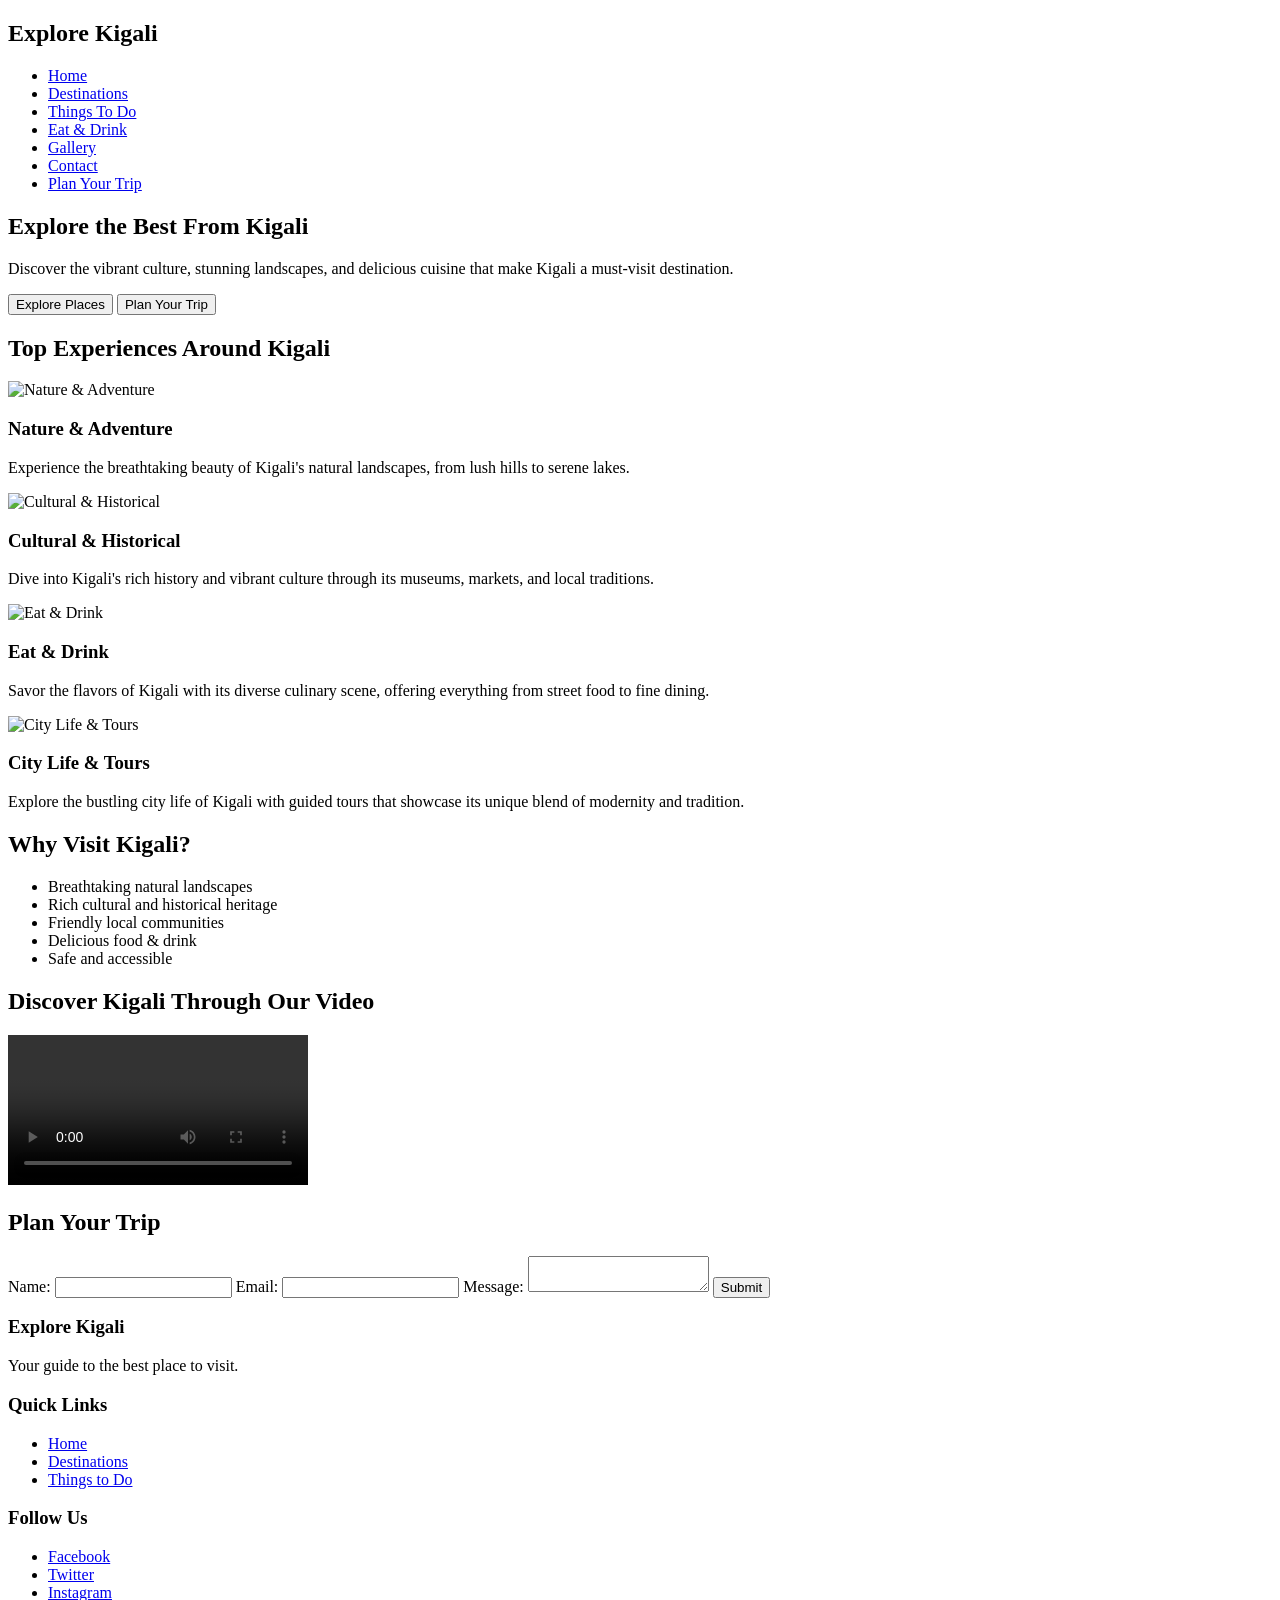
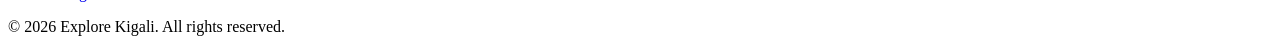
==== index.html @ d48f9717 "Structure Index.html" ====
<!DOCTYPE html>
<html lang="en">
<head>
    <meta charset="UTF-8">
    <meta name="viewport" content="width=device-width, initial-scale=1.0">
    <title>Explore Kigali</title>
</head>
<body>
    <header>
        <nav>
            <div>
                <h1>Explore Kigali</h1>
            </div>
            <ul>
                <li><a href="index.html">Home</a></li>
                <li><a href="destinations.html">Destinations</a></li>
                <li><a href="things.html">Things To Do</a></li>
                <li><a href="food.html">Eat & Drink</a></li>
                <li><a href="gallery.html">Gallery</a></li>
                <li><a href="contact.html">Contact</a></li>
                <li><a href="planyourtrip.html">Plan Your Trip</a></li>
            </ul>
        </nav>
        <section>
            <div>
                <h1>Explore the Best From Kigali</h1>
                <p>
                    Discover the vibrant culture, stunning landscapes,
                    and delicious cuisine that make Kigali a must-visit destination.
                </p>
                <a href="destinations.html"><button type="button">Explore Places</button></a>
                <a href="planyourtrip.html"><button type="button">Plan Your Trip</button></a>
            </div>
        </section>
    </header>
        <section class="feature">
            <h2>Top Experiences Around Kigali</h2>
            <div class="cards">
                <div class="card">
                    <img src="" alt="Nature & Adventure">
                    <h3>Nature & Adventure</h3>
                    <p>Experience the breathtaking beauty of Kigali's natural landscapes, from lush hills to serene lakes.</p>
                </div>
                <div class="card">
                    <img src="" alt="Cultural & Historical">
                    <h3>Cultural & Historical</h3>
                    <p>Dive into Kigali's rich history and vibrant culture through its museums, markets, and local traditions.</p>
                </div>
                <div class="card">
                    <img src="" alt="Eat & Drink">
                    <h3>Eat & Drink</h3>
                    <p>Savor the flavors of Kigali with its diverse culinary scene, offering everything from street food to fine dining.</p>
                </div>
                <div class="card">
                    <img src="" alt="City Life & Tours">
                    <h3>City Life & Tours</h3>
                    <p>Explore the bustling city life of Kigali with guided tours that showcase its unique blend of modernity and tradition.</p>
                </div>
            </div>
        </section>
        <section>
            <div>
                <h2>Why Visit Kigali?</h2>
                <ul>
                    <li>Breathtaking natural landscapes</li>
                    <li>Rich cultural and historical heritage</li>
                    <li>Friendly local communities</li>
                    <li>Delicious food & drink</li>
                    <li>Safe and accessible</li>
                </ul>
            </div>
            <div class="video">
                <h2>Discover Kigali Through Our Video</h2>
                <video controls>
                    <source src="kigali.mp4" type="video/mp4">
                </video>
            </div>
            <div class="form">
                <h2>Plan Your Trip</h2>
                <form>
                    <label for="name">Name:</label>
                    <input type="text" id="name" name="name" required>
                    <label for="email">Email:</label>
                    <input type="email" id="email" name="email" required>
                    <label for="message">Message:</label>
                    <textarea id="message" name="message" required></textarea>
                    <button type="submit">Submit</button>
                </form>
            </div>
        </section>
        <footer>
            <div class="footer">
                <div>
                    <h3>Explore Kigali</h3>
                    <p>Your guide to the best place to visit.</p>
                </div>
                <div>
                    <h3>Quick Links</h3>
                    <ul>
                        <li><a href="home.html">Home</a></li>
                        <li><a href="destinations.html">Destinations</a></li>
                        <li><a href="things.html">Things to Do</a></li>
                    </ul>
                </div>
                <div>
                    <h3>Follow Us</h3>
                    <ul>
                        <li><a href="https://facebook.com">Facebook</a></li>
                        <li><a href="https://twitter.com">Twitter</a></li>
                        <li><a href="https://instagram.com">Instagram</a></li>
                    </ul>
                </div>
            </div>
            <p>&copy; 2026 Explore Kigali. All rights reserved.</p>
        </footer>
    </body>
</html>
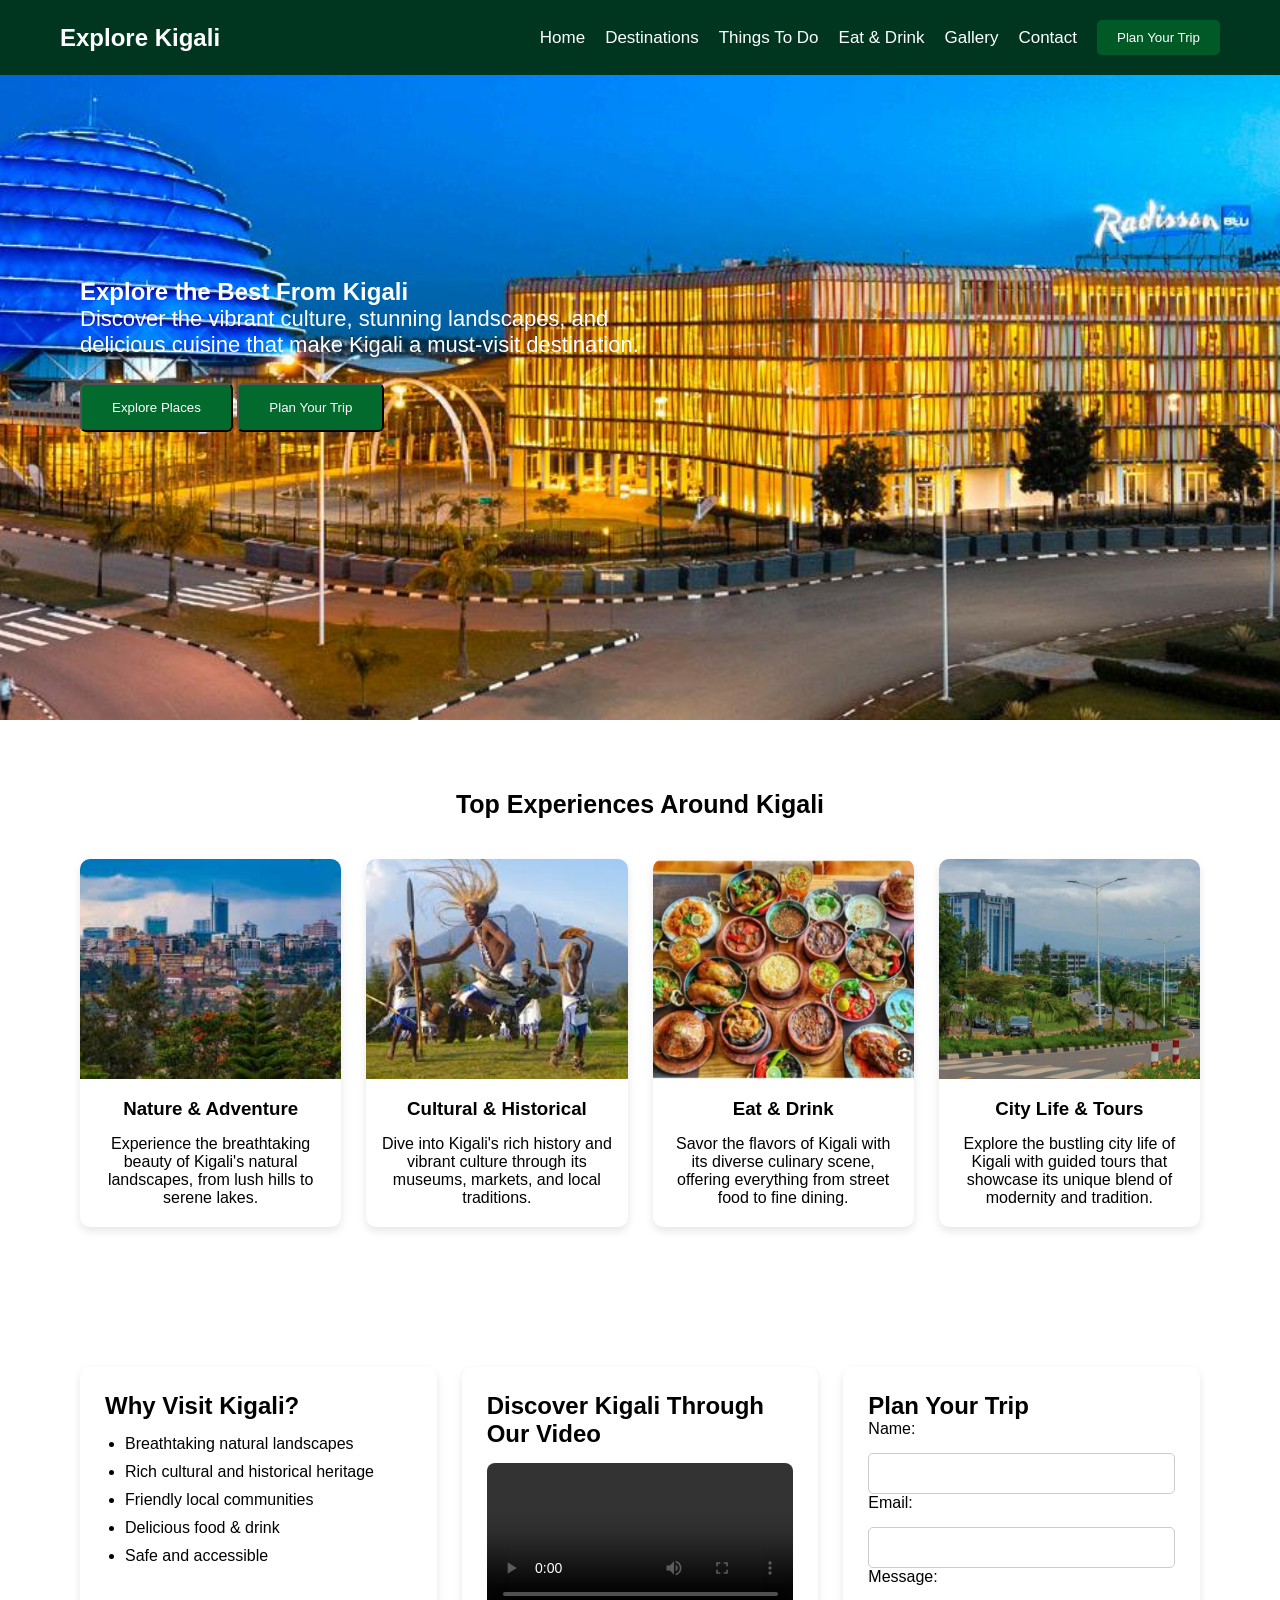
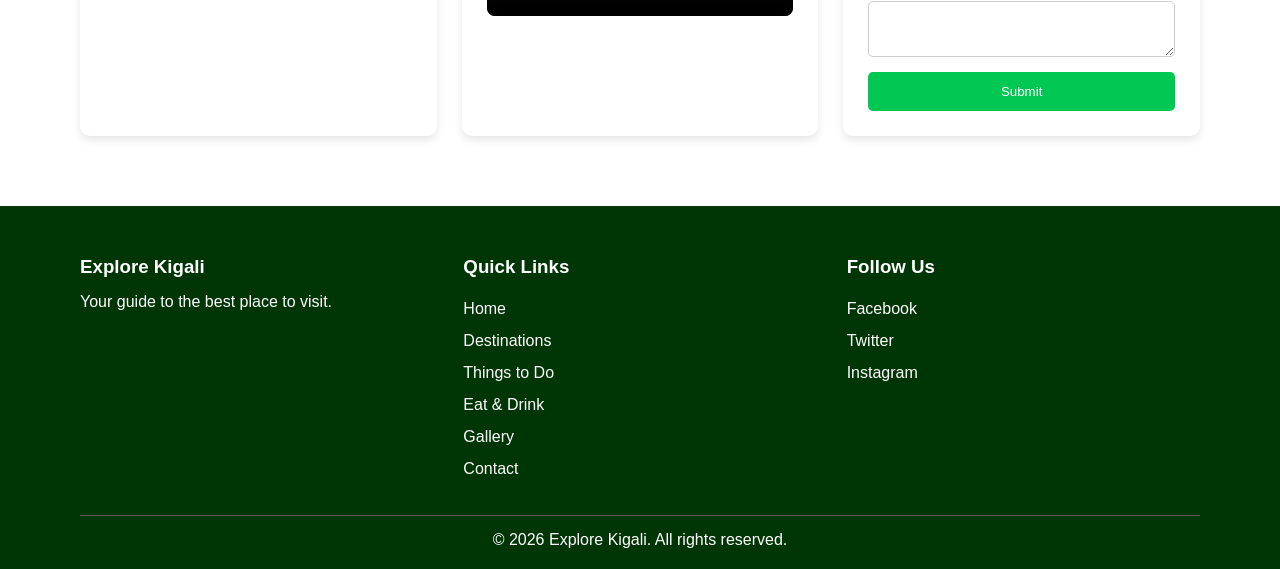
==== commit 46218a9f: "Add CSS to style Home and Images, Video" ====
--- a/index.html
+++ b/index.html
@@ -4,25 +4,26 @@
     <meta charset="UTF-8">
     <meta name="viewport" content="width=device-width, initial-scale=1.0">
     <title>Explore Kigali</title>
+    <link rel="stylesheet" href="style.css">
 </head>
 <body>
     <header>
-        <nav>
-            <div>
+        <nav class="navbar">
+            <div class="logo">
                 <h1>Explore Kigali</h1>
             </div>
-            <ul>
+            <ul class="nav-links">
                 <li><a href="index.html">Home</a></li>
                 <li><a href="destinations.html">Destinations</a></li>
                 <li><a href="things.html">Things To Do</a></li>
                 <li><a href="food.html">Eat & Drink</a></li>
                 <li><a href="gallery.html">Gallery</a></li>
                 <li><a href="contact.html">Contact</a></li>
-                <li><a href="planyourtrip.html">Plan Your Trip</a></li>
+                <button type="button">Plan Your Trip</button>
             </ul>
         </nav>
-        <section>
-            <div>
+        <section class="hero">
+            <div class="hero-text">
                 <h1>Explore the Best From Kigali</h1>
                 <p>
                     Discover the vibrant culture, stunning landscapes,
@@ -37,29 +38,29 @@
             <h2>Top Experiences Around Kigali</h2>
             <div class="cards">
                 <div class="card">
-                    <img src="" alt="Nature & Adventure">
+                    <img src="nature.jpg" alt="Nature & Adventure">
                     <h3>Nature & Adventure</h3>
                     <p>Experience the breathtaking beauty of Kigali's natural landscapes, from lush hills to serene lakes.</p>
                 </div>
                 <div class="card">
-                    <img src="" alt="Cultural & Historical">
+                    <img src="culture.jpg" alt="Cultural & Historical">
                     <h3>Cultural & Historical</h3>
                     <p>Dive into Kigali's rich history and vibrant culture through its museums, markets, and local traditions.</p>
                 </div>
                 <div class="card">
-                    <img src="" alt="Eat & Drink">
+                    <img src="food.jpg" alt="Eat & Drink">
                     <h3>Eat & Drink</h3>
                     <p>Savor the flavors of Kigali with its diverse culinary scene, offering everything from street food to fine dining.</p>
                 </div>
                 <div class="card">
-                    <img src="" alt="City Life & Tours">
+                    <img src="tour.jpg" alt="City Life & Tours">
                     <h3>City Life & Tours</h3>
                     <p>Explore the bustling city life of Kigali with guided tours that showcase its unique blend of modernity and tradition.</p>
                 </div>
             </div>
         </section>
-        <section>
-            <div>
+        <section class="info">
+            <div class="visit">
                 <h2>Why Visit Kigali?</h2>
                 <ul>
                     <li>Breathtaking natural landscapes</li>
@@ -72,7 +73,7 @@
             <div class="video">
                 <h2>Discover Kigali Through Our Video</h2>
                 <video controls>
-                    <source src="kigali.mp4" type="video/mp4">
+                    <source src="Visit Rwanda.mp4" type="video/mp4">
                 </video>
             </div>
             <div class="form">
@@ -94,15 +95,18 @@
                     <h3>Explore Kigali</h3>
                     <p>Your guide to the best place to visit.</p>
                 </div>
-                <div>
+                <div class="links">
                     <h3>Quick Links</h3>
                     <ul>
                         <li><a href="home.html">Home</a></li>
                         <li><a href="destinations.html">Destinations</a></li>
                         <li><a href="things.html">Things to Do</a></li>
+                        <li><a href="food.html">Eat & Drink</a></li>
+                        <li><a href="gallery.html">Gallery</a></li>
+                        <li><a href="contact.html">Contact</a></li>
                     </ul>
                 </div>
-                <div>
+                <div class="social">
                     <h3>Follow Us</h3>
                     <ul>
                         <li><a href="https://facebook.com">Facebook</a></li>
@@ -111,7 +115,7 @@
                     </ul>
                 </div>
             </div>
-            <p>&copy; 2026 Explore Kigali. All rights reserved.</p>
+            <p class="copyright">&copy; 2026 Explore Kigali. All rights reserved.</p>
         </footer>
     </body>
 </html>
--- a/style.css
+++ b/style.css
@@ -0,0 +1,259 @@
+*{
+    max-width: 100%;
+    margin: 0;
+    padding: 0;
+    box-sizing: border-box;
+    font-family: Arial, Helvetica, sans-serif;
+}
+header{
+    background-image: url(background.jpg) ;
+    background-size: cover;
+    background-position: center;
+}
+.navbar {
+    display: flex;
+    justify-content: space-between;
+    align-items: center;
+    background: #003620;
+    padding: 20px 60px;
+    position: fixed;
+    width: 100%;
+    top: 0;
+}
+
+.logo h1 {
+    color: white;
+}
+
+.nav-links {
+    list-style: none;
+    display: flex;
+    align-items: center;
+    gap: 20px;
+}
+
+.nav-links li a {
+    text-decoration: none;
+    color: white;
+    font-size: 17px;
+}
+
+.nav-links li a:hover {
+    color: #00c853;
+}
+
+.nav-links button {
+    background: #005a26;
+    color: white;
+    border: none;
+    padding: 10px 20px;
+    border-radius: 5px;
+    cursor: pointer;
+}
+
+.nav-links button:hover {
+    background: #009624;
+}
+.hero {
+    display: flex;
+    align-items: center;
+    padding: 0 80px;
+    height: 80vh;
+}
+.hero-text {
+    max-width: 600px;
+    color: white;
+}
+.hero-text h2 {
+    font-size: 60px;
+    margin-bottom: 20px;
+}
+
+.hero-text p {
+    font-size: 22px;
+    margin-bottom: 25px;
+}
+.hero-text button {
+    background: #026a2d;
+    color: white;
+    padding: 15px 30px;
+    text-decoration: none;
+    border-radius: 6px;
+    transition: 0.3s;
+    margin-bottom: 10px;
+}
+.hero-text button:hover {
+    background: #009624;
+}
+.feature {
+    padding: 70px 80px;
+    text-align: center;
+}
+
+.feature h2 {
+    font-size: 25px;
+    margin-bottom: 40px;
+}
+
+.cards {
+    display: grid;
+    grid-template-columns: repeat(4, 1fr);
+    gap: 25px;
+}
+
+.card {
+    background: white;
+    border-radius: 10px;
+    box-shadow: 0 4px 8px rgba(0,0,0,0.1);
+    overflow: hidden;
+    transition: 0.3s;
+}
+
+.card:hover {
+    transform: translateY(-8px);
+}
+
+.card img {
+    width: 100%;
+    height: 220px;
+    object-fit: cover;
+}
+
+.card h3 {
+    margin: 15px 0;
+}
+
+.card p {
+    padding: 0 15px 20px;
+}
+
+.info {
+    display: grid;
+    grid-template-columns: repeat(3, 1fr);
+    gap: 25px;
+    padding: 70px 80px;
+}
+
+.visit,
+.video,
+.form {
+    background: white;
+    padding: 25px;
+    border-radius: 10px;
+    box-shadow: 0 4px 8px rgba(0,0,0,0.1);
+}
+
+.visit ul {
+    margin-top: 15px;
+    padding-left: 20px;
+}
+
+.visit ul li {
+    margin-bottom: 10px;
+}
+
+.video video {
+    width: 100%;
+    margin-top: 15px;
+    border-radius: 8px;
+}
+
+.form form {
+    display: flex;
+    flex-direction: column;
+}
+
+.form input,
+.form textarea {
+    margin-top: 15px;
+    padding: 12px;
+    border: 1px solid #ccc;
+    border-radius: 5px;
+}
+
+.form button {
+    margin-top: 15px;
+    padding: 12px;
+    border: none;
+    background: #00c853;
+    color: white;
+    border-radius: 5px;
+    cursor: pointer;
+}
+
+.form button:hover {
+    background: #009624;
+}
+
+footer {
+    background: #003605;
+    color: white;
+    padding: 50px 80px 20px;
+}
+
+.footer {
+    display: grid;
+    grid-template-columns: repeat(3, 1fr);
+    gap: 30px;
+}
+
+.footer h3 {
+    margin-bottom: 15px;
+}
+
+.footer a {
+    color: white;
+    text-decoration: none;
+    line-height: 2;
+}
+
+.footer a:hover {
+    color: #00c853;
+}
+
+.copyright {
+    text-align: center;
+    margin-top: 30px;
+    border-top: 1px solid #555;
+    padding-top: 15px;
+}
+
+@media(max-width: 992px) {
+    .cards,
+    .info-section,
+    .footer {
+        grid-template-columns: 1fr 1fr;
+    }
+}
+
+@media(max-width: 768px) {
+    .navbar {
+        flex-direction: column;
+    }
+
+    .nav-links {
+        flex-direction: column;
+        margin-top: 15px;
+        text-align: center;
+    }
+
+    .cards,
+    .info,
+    .footer {
+        grid-template-columns: 1fr;
+    }
+
+    .hero-text h2 {
+        font-size: 40px;
+    }
+}
+.social ul {
+    gap: 15px;
+    margin-top: 10px;
+    list-style: none;
+}
+.links ul {
+    gap: 15px;
+    margin-top: 10px;
+    list-style: none;
+}
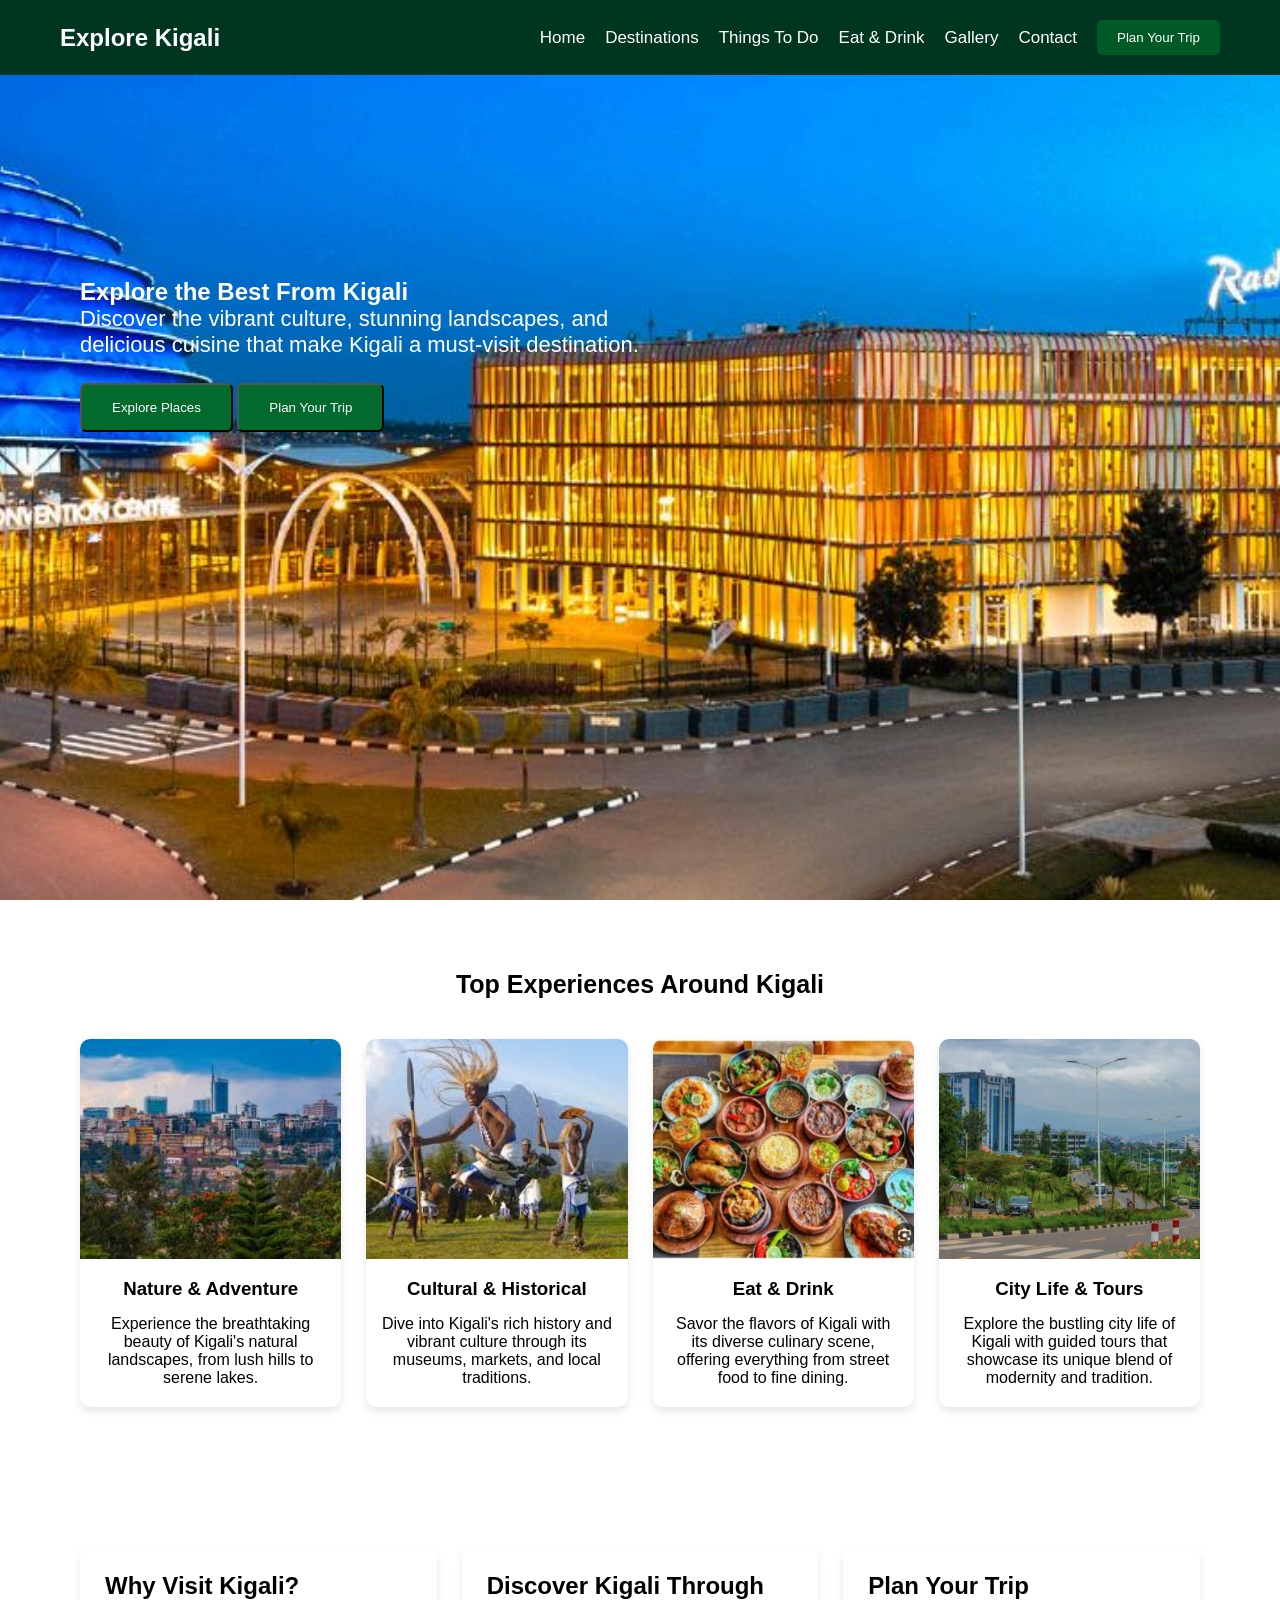
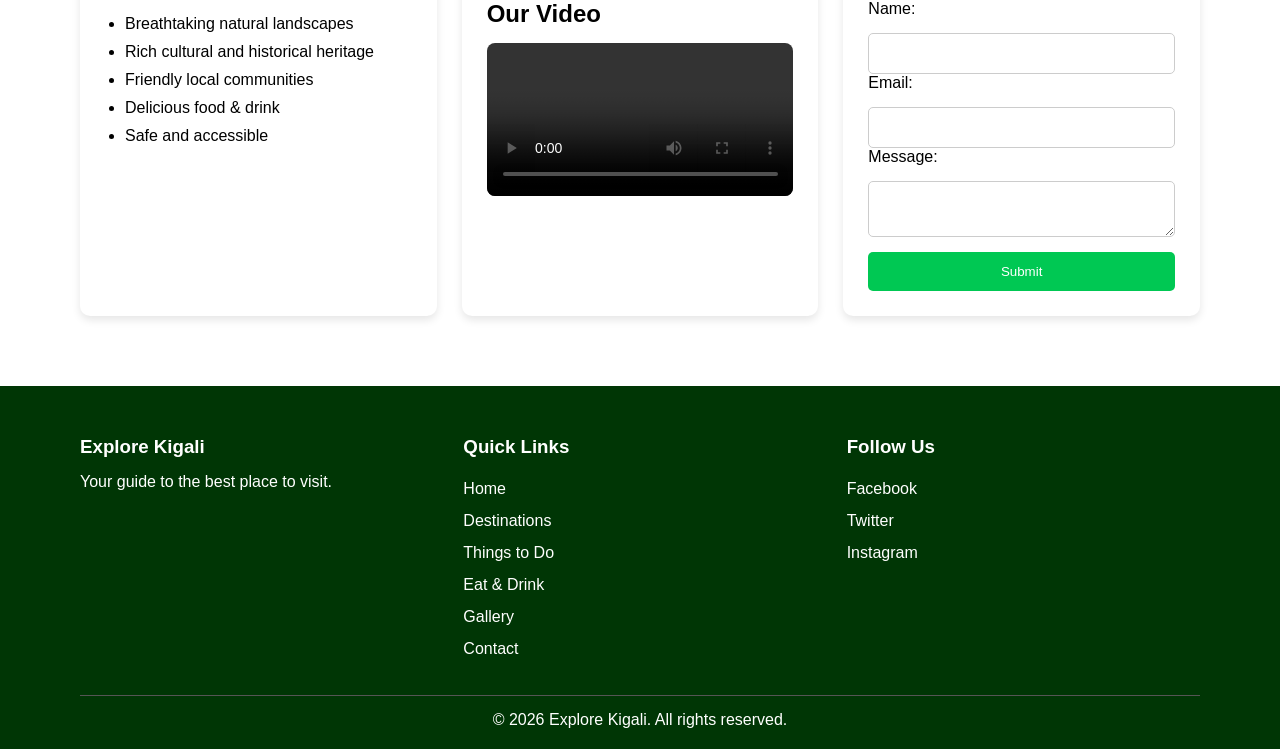
==== commit 4a7acb38: "change background image" ====
--- a/index.html
+++ b/index.html
@@ -7,7 +7,7 @@
     <link rel="stylesheet" href="style.css">
 </head>
 <body>
-    <header>
+    <header style="background-image: url(background.jpg); height: 100vh;">
         <nav class="navbar">
             <div class="logo">
                 <h1>Explore Kigali</h1>
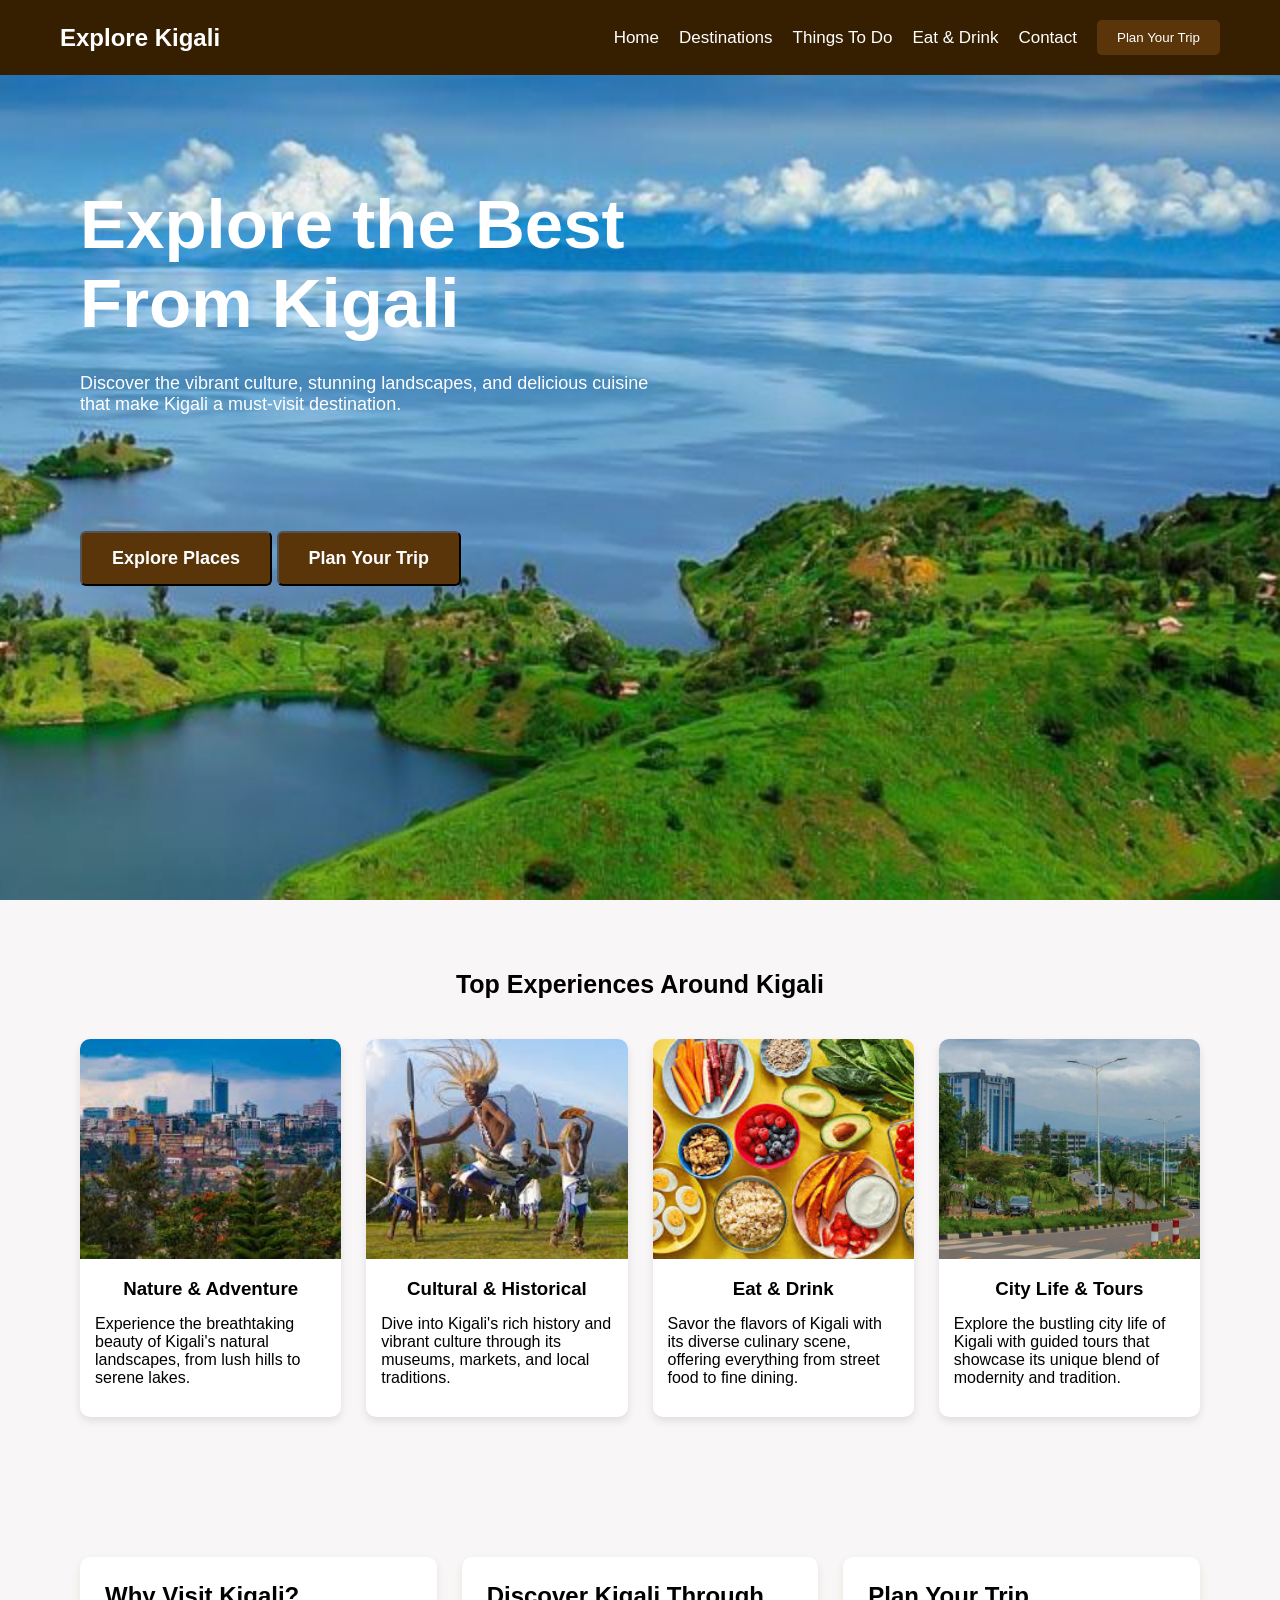
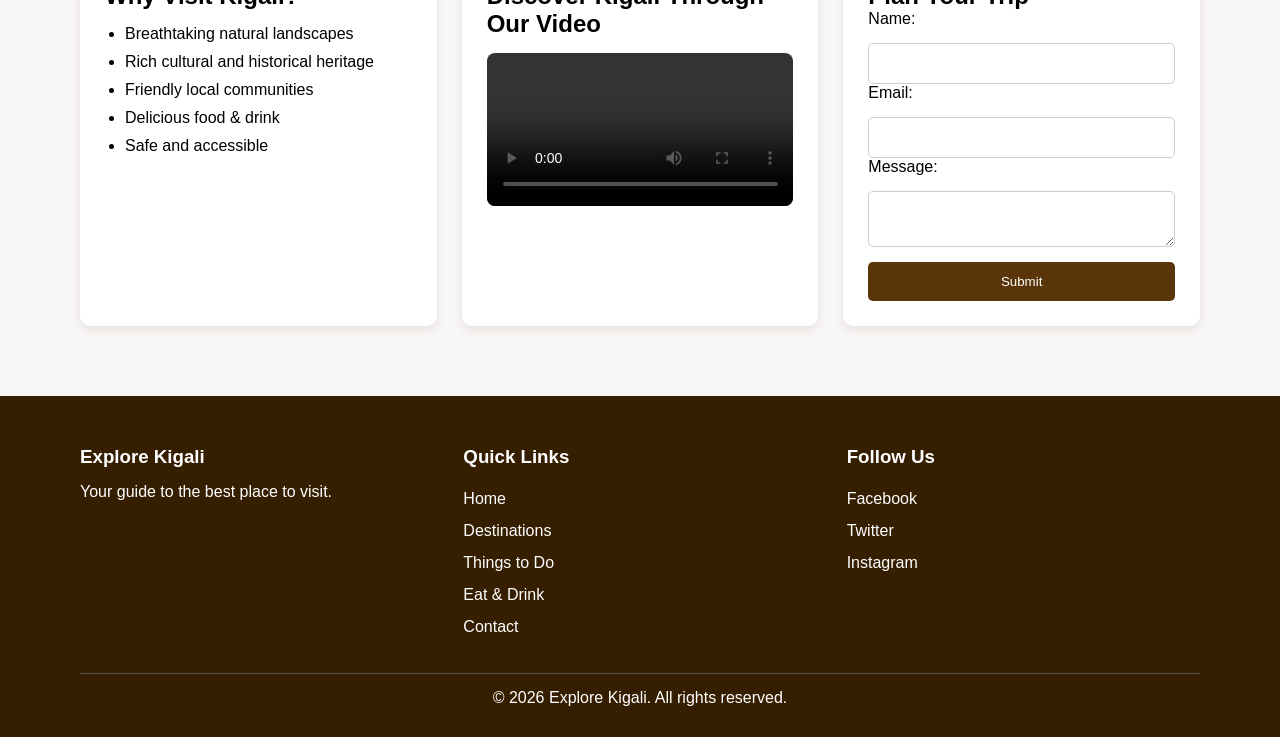
==== commit c8a7a207: "Updating footer and changing structure to all pages" ====
--- a/index.html
+++ b/index.html
@@ -7,7 +7,7 @@
     <link rel="stylesheet" href="style.css">
 </head>
 <body>
-    <header style="background-image: url(background.jpg); height: 100vh;">
+    <header style="background-image: url(image/background.jpg); height: 100vh;">
         <nav class="navbar">
             <div class="logo">
                 <h1>Explore Kigali</h1>
@@ -17,20 +17,20 @@
                 <li><a href="destinations.html">Destinations</a></li>
                 <li><a href="things.html">Things To Do</a></li>
                 <li><a href="food.html">Eat & Drink</a></li>
-                <li><a href="gallery.html">Gallery</a></li>
                 <li><a href="contact.html">Contact</a></li>
                 <button type="button">Plan Your Trip</button>
             </ul>
         </nav>
         <section class="hero">
             <div class="hero-text">
-                <h1>Explore the Best From Kigali</h1>
+                <h1>Explore the Best <br> From Kigali</h1>
                 <p>
                     Discover the vibrant culture, stunning landscapes,
                     and delicious cuisine that make Kigali a must-visit destination.
                 </p>
+                <br><br>
                 <a href="destinations.html"><button type="button">Explore Places</button></a>
-                <a href="planyourtrip.html"><button type="button">Plan Your Trip</button></a>
+                <a href="#"><button type="button">Plan Your Trip</button></a>
             </div>
         </section>
     </header>
@@ -38,22 +38,22 @@
             <h2>Top Experiences Around Kigali</h2>
             <div class="cards">
                 <div class="card">
-                    <img src="nature.jpg" alt="Nature & Adventure">
+                    <img src="image/nature.jpg" alt="Nature & Adventure">
                     <h3>Nature & Adventure</h3>
                     <p>Experience the breathtaking beauty of Kigali's natural landscapes, from lush hills to serene lakes.</p>
                 </div>
                 <div class="card">
-                    <img src="culture.jpg" alt="Cultural & Historical">
+                    <img src="image/culture.jpg" alt="Cultural & Historical">
                     <h3>Cultural & Historical</h3>
                     <p>Dive into Kigali's rich history and vibrant culture through its museums, markets, and local traditions.</p>
                 </div>
                 <div class="card">
-                    <img src="food.jpg" alt="Eat & Drink">
+                    <img src="image/food.jpg" alt="Eat & Drink">
                     <h3>Eat & Drink</h3>
                     <p>Savor the flavors of Kigali with its diverse culinary scene, offering everything from street food to fine dining.</p>
                 </div>
                 <div class="card">
-                    <img src="tour.jpg" alt="City Life & Tours">
+                    <img src="image/tour.jpg" alt="City Life & Tours">
                     <h3>City Life & Tours</h3>
                     <p>Explore the bustling city life of Kigali with guided tours that showcase its unique blend of modernity and tradition.</p>
                 </div>
@@ -73,7 +73,7 @@
             <div class="video">
                 <h2>Discover Kigali Through Our Video</h2>
                 <video controls>
-                    <source src="Visit Rwanda.mp4" type="video/mp4">
+                    <source src="image/Visit Rwanda.mp4" type="video/mp4">
                 </video>
             </div>
             <div class="form">
@@ -98,20 +98,19 @@
                 <div class="links">
                     <h3>Quick Links</h3>
                     <ul>
-                        <li><a href="home.html">Home</a></li>
+                        <li><a href="index.html">Home</a></li>
                         <li><a href="destinations.html">Destinations</a></li>
                         <li><a href="things.html">Things to Do</a></li>
                         <li><a href="food.html">Eat & Drink</a></li>
-                        <li><a href="gallery.html">Gallery</a></li>
                         <li><a href="contact.html">Contact</a></li>
                     </ul>
                 </div>
                 <div class="social">
                     <h3>Follow Us</h3>
                     <ul>
-                        <li><a href="https://facebook.com">Facebook</a></li>
-                        <li><a href="https://twitter.com">Twitter</a></li>
-                        <li><a href="https://instagram.com">Instagram</a></li>
+                        <li><a href="#">Facebook</a></li>
+                        <li><a href="#">Twitter</a></li>
+                        <li><a href="#">Instagram</a></li>
                     </ul>
                 </div>
             </div>
--- a/style.css
+++ b/style.css
@@ -5,8 +5,10 @@
     box-sizing: border-box;
     font-family: Arial, Helvetica, sans-serif;
 }
+body{
+    background-color: #f8f6f6;
+}
 header{
-    background-image: url(background.jpg) ;
     background-size: cover;
     background-position: center;
 }
@@ -14,7 +16,7 @@
     display: flex;
     justify-content: space-between;
     align-items: center;
-    background: #003620;
+    background: #361e00;
     padding: 20px 60px;
     position: fixed;
     width: 100%;
@@ -39,11 +41,11 @@
 }
 
 .nav-links li a:hover {
-    color: #00c853;
+    color: #653800;
 }
 
 .nav-links button {
-    background: #005a26;
+    background: #593509;
     color: white;
     border: none;
     padding: 10px 20px;
@@ -52,7 +54,7 @@
 }
 
 .nav-links button:hover {
-    background: #009624;
+    background: #653800;
 }
 .hero {
     display: flex;
@@ -60,30 +62,38 @@
     padding: 0 80px;
     height: 80vh;
 }
+.hero button{
+    font-size: large;
+    font-weight: bold;
+    margin-top: 70px;
+}
 .hero-text {
     max-width: 600px;
     color: white;
 }
-.hero-text h2 {
-    font-size: 60px;
-    margin-bottom: 20px;
+.hero .hero-text h1{
+    font-size: 69px;
+    margin-top:60px;
+}
+.hero-text h1 {
+    font-size: 50px;
+    margin-bottom: 25px;
 }
 
 .hero-text p {
-    font-size: 22px;
-    margin-bottom: 25px;
+    font-size: 18px;
+    margin-top: 30px;
 }
 .hero-text button {
-    background: #026a2d;
+    background: #593509;
     color: white;
     padding: 15px 30px;
     text-decoration: none;
     border-radius: 6px;
-    transition: 0.3s;
     margin-bottom: 10px;
 }
 .hero-text button:hover {
-    background: #009624;
+    background: #653800;
 }
 .feature {
     padding: 70px 80px;
@@ -140,7 +150,7 @@
     background: white;
     padding: 25px;
     border-radius: 10px;
-    box-shadow: 0 4px 8px rgba(0,0,0,0.1);
+    box-shadow: 0 4px 8px rgba(101, 63, 1, 0.1);
 }
 
 .visit ul {
@@ -175,18 +185,18 @@
     margin-top: 15px;
     padding: 12px;
     border: none;
-    background: #00c853;
+    background: #593509;
     color: white;
     border-radius: 5px;
     cursor: pointer;
 }
 
 .form button:hover {
-    background: #009624;
+    background:#653800 ;
 }
 
 footer {
-    background: #003605;
+    background: #361e00;
     color: white;
     padding: 50px 80px 20px;
 }
@@ -208,7 +218,7 @@
 }
 
 .footer a:hover {
-    color: #00c853;
+    color: #653800;
 }
 
 .copyright {
@@ -257,3 +267,144 @@
     margin-top: 10px;
     list-style: none;
 }
+.herodest {
+    display: flex;
+    align-items: center;
+    padding: 0 80px;
+    height: 50vh;
+}
+.herodest .hero-text
+h1{
+    color: #ffffff;
+    align-content: center;
+}
+.herodest .hero-text
+p{
+    color: #ffffff;
+    align-content: center;
+    margin-bottom: 50px;
+}
+.featuredest {
+    padding: 0px 80px;
+    text-align: center;
+    position: relative;
+    margin-top: -50px;
+    display: flex;
+    position: static;
+}
+.featuredest .cards {
+    display: grid;
+    grid-template-columns: repeat(3, 2fr);
+    gap: 25px;
+}
+table {
+    margin-top: 20px;
+    width: 100%;
+    border-collapse: collapse;
+}
+.table {
+    padding: 60px;
+    width: 100%;
+    border-collapse: collapse;
+    margin-top: 20px;
+    align-items: center;
+    border: 1px solid #ddd;
+}
+.table h2 {
+    text-align: left;
+    margin-bottom: 10px;
+    align-items: center;
+}
+table th{
+    background-color: #593509;
+    color: white;
+    padding: 10px;
+    text-align: left;
+}
+.table td {
+    border: 1px solid #ddd;
+    padding: 8px;
+}
+.featurefood {
+    padding: 30px 80px;
+    text-align: center;
+}
+.featurefood h2 {
+    font-size: 25px;
+    margin-bottom: 40px;
+    text-align: left;
+}
+.featurefood .cards {
+    display: grid;
+    grid-template-columns: repeat(4, 1fr);
+    gap: 25px;
+    margin-bottom: 20px;
+}
+.cardsDishes {
+    display: grid;
+    grid-template-columns: repeat(5, 1fr);
+    gap: 25px;
+}
+.music {
+    margin-top: 20px;
+    text-align: left;
+    width: 100%;
+}
+.featurethings {
+    padding: 30px 70px;
+    text-align: center;
+}
+.featurethings h2 {
+    font-size: 25px;
+    margin-bottom: 40px;
+    text-align: left;
+}
+.featurethings  {
+    display: grid;
+    grid-template-columns: repeat(2, 1fr);
+    gap: 25px;
+}
+.featurethings .table {
+    padding: 20px;
+    width: 100%;
+    border-collapse: collapse;
+    margin-top: 20px;
+    align-items: center;
+    border: 1px solid #ddd;
+    border-radius: 10px;
+}
+.featurethings .table h2 {
+    text-align: left;
+    margin-bottom: 10px;
+    align-items: center;
+}
+.featurethings li {
+    font-weight: bold;
+}
+.featurethings li,p {
+    text-align: left;
+    margin-bottom: 10px;
+}
+.featurethings .visit {
+    padding: 20px 0px 10px 50px;
+    width: 100%;
+    border-collapse: collapse;
+    margin-top: 20px;
+    border-radius: 10px;
+}
+.contact {
+    padding: 30px 80px;
+    text-align: left;
+    display: grid;
+    grid-template-columns: repeat(2, 1fr);
+}
+.contact h3{
+    margin-bottom: 20px;
+}
+.map iframe {
+    padding: 0px 70px;
+    text-align: center;
+
+}
+
+
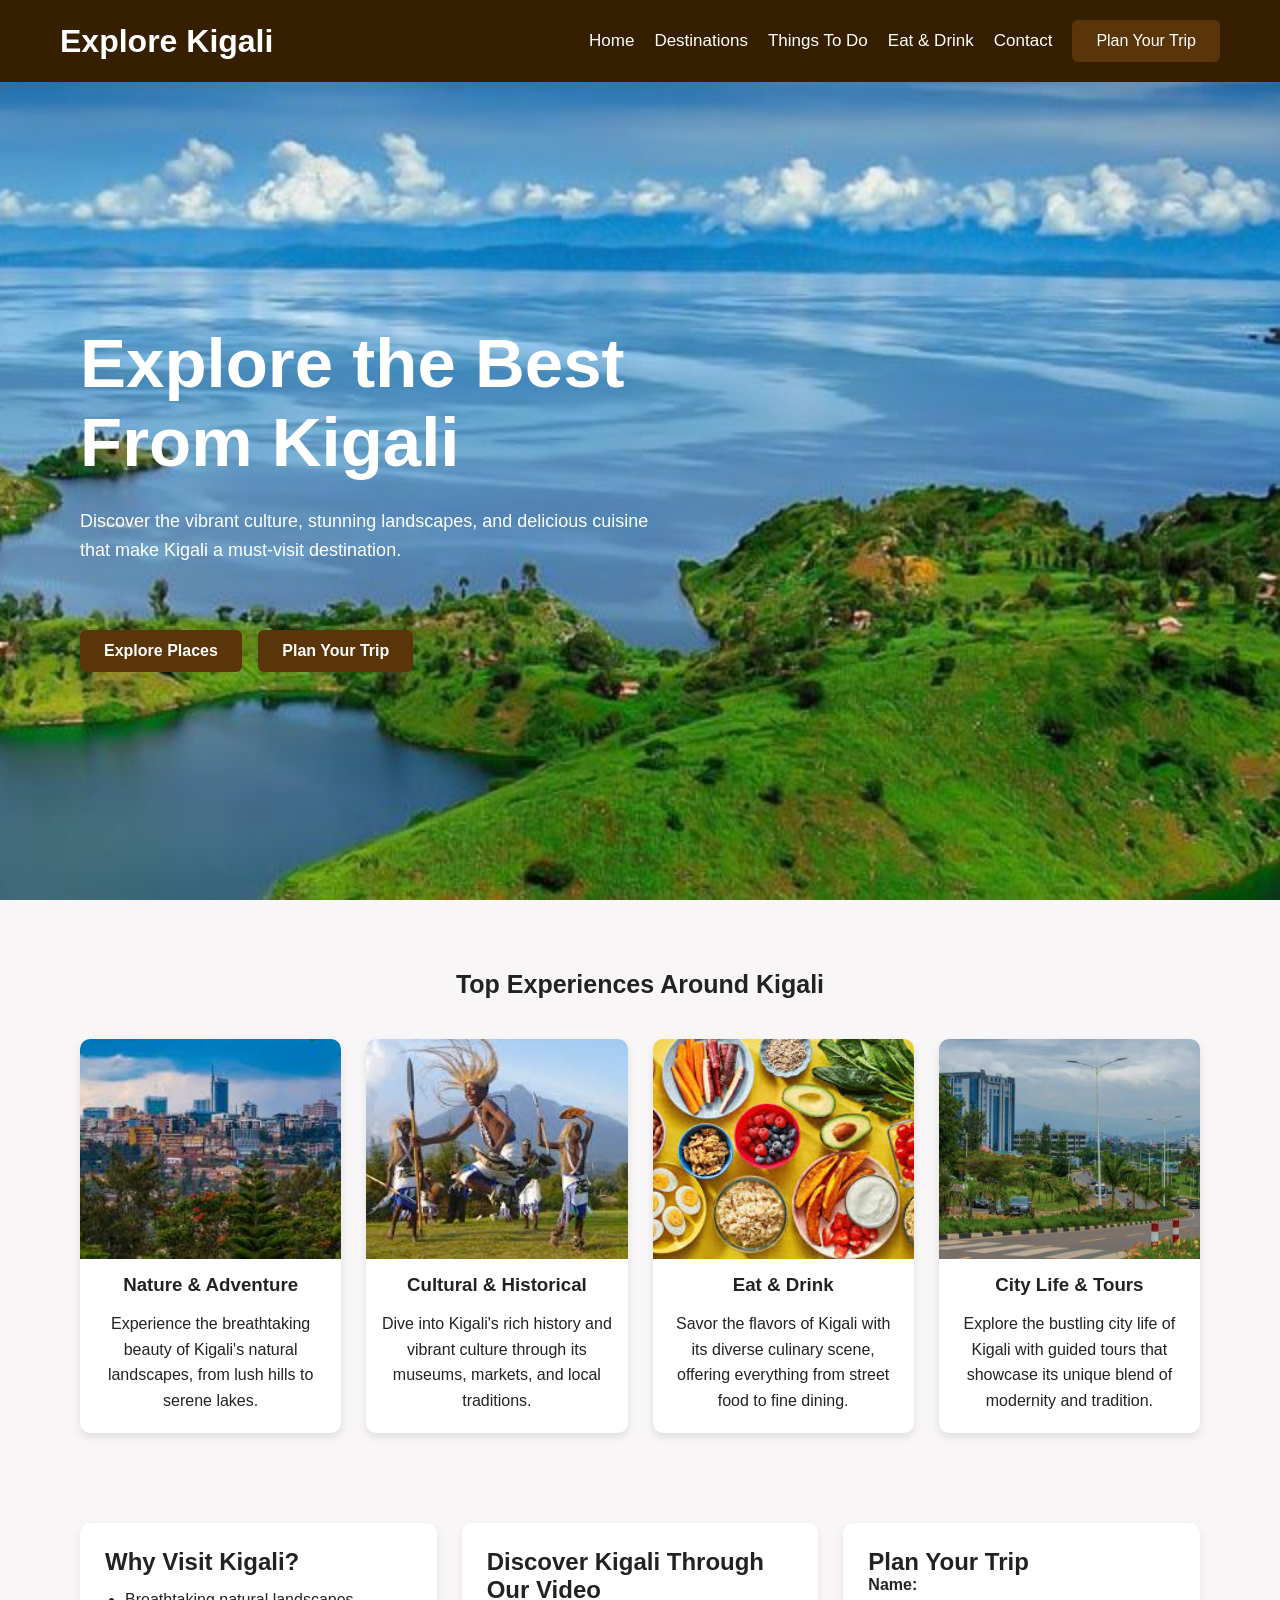
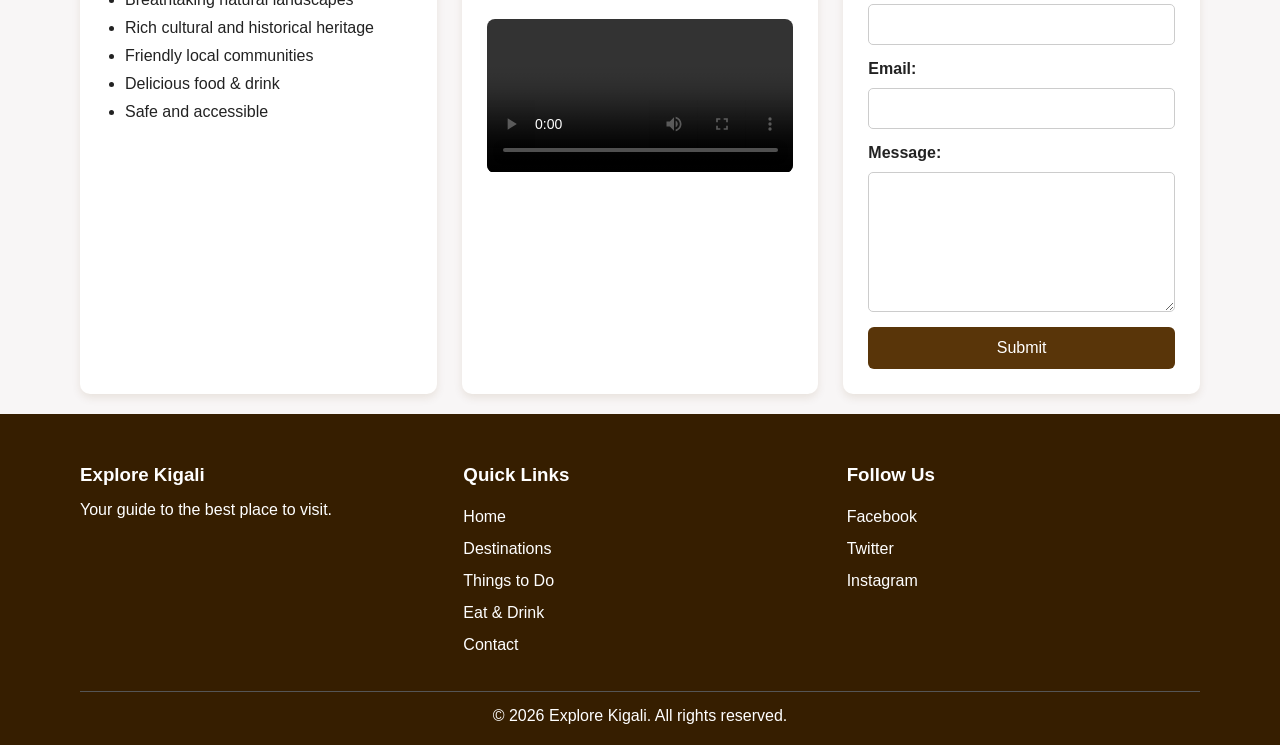
==== commit e47141d2: "Updating Home page and add new css source" ====
--- a/index.html
+++ b/index.html
@@ -7,7 +7,7 @@
     <link rel="stylesheet" href="style.css">
 </head>
 <body>
-    <header style="background-image: url(image/background.jpg); height: 100vh;">
+    <header>
         <nav class="navbar">
             <div class="logo">
                 <h1>Explore Kigali</h1>
@@ -21,6 +21,7 @@
                 <button type="button">Plan Your Trip</button>
             </ul>
         </nav>
+    </header>
         <section class="hero">
             <div class="hero-text">
                 <h1>Explore the Best <br> From Kigali</h1>
@@ -33,7 +34,6 @@
                 <a href="#"><button type="button">Plan Your Trip</button></a>
             </div>
         </section>
-    </header>
         <section class="feature">
             <h2>Top Experiences Around Kigali</h2>
             <div class="cards">
@@ -117,4 +117,4 @@
             <p class="copyright">&copy; 2026 Explore Kigali. All rights reserved.</p>
         </footer>
     </body>
-</html>+</html>
--- a/style.css
+++ b/style.css
@@ -1,30 +1,43 @@
-*{
-    max-width: 100%;
+* {
     margin: 0;
     padding: 0;
     box-sizing: border-box;
     font-family: Arial, Helvetica, sans-serif;
 }
-body{
+
+body {
     background-color: #f8f6f6;
-}
-header{
-    background-size: cover;
-    background-position: center;
-}
+    color: #222;
+    overflow-x: hidden;
+}
+
+img {
+    display: block;
+    max-width: 100%;
+}
+
+header {
+    position: relative;
+    z-index: 10;
+}
+
 .navbar {
+    position: fixed;
+    top: 0;
+    left: 0;
+    z-index: 1000;
+    width: 100%;
     display: flex;
     justify-content: space-between;
     align-items: center;
+    gap: 24px;
+    padding: 20px 60px;
     background: #361e00;
-    padding: 20px 60px;
-    position: fixed;
-    width: 100%;
-    top: 0;
 }
 
 .logo h1 {
     color: white;
+    font-size: 32px;
 }
 
 .nav-links {
@@ -35,88 +48,97 @@
 }
 
 .nav-links li a {
+    color: white;
     text-decoration: none;
-    color: white;
     font-size: 17px;
+    transition: color 0.2s ease;
 }
 
 .nav-links li a:hover {
-    color: #653800;
-}
-
-.nav-links button {
+    color: #d7b27b;
+}
+
+.nav-links button,
+.hero-text button,
+.form button {
+    border: none;
+    border-radius: 6px;
+    padding: 12px 24px;
     background: #593509;
     color: white;
-    border: none;
-    padding: 10px 20px;
-    border-radius: 5px;
     cursor: pointer;
-}
-
-.nav-links button:hover {
+    font-size: 1rem;
+    transition: background 0.2s ease;
+}
+
+.nav-links button:hover,
+.hero-text button:hover,
+.form button:hover {
     background: #653800;
 }
+
 .hero {
+    min-height: 100vh;
     display: flex;
     align-items: center;
     padding: 0 80px;
-    height: 80vh;
-}
-.hero button{
-    font-size: large;
-    font-weight: bold;
-    margin-top: 70px;
-}
+    background-image: url("image/background.jpg");
+    background-size: cover;
+    background-position: center;
+}
+
 .hero-text {
     max-width: 600px;
     color: white;
-}
-.hero .hero-text h1{
+    padding-top: 96px;
+}
+
+.hero-text h1 {
     font-size: 69px;
-    margin-top:60px;
-}
-.hero-text h1 {
-    font-size: 50px;
     margin-bottom: 25px;
 }
 
 .hero-text p {
+    margin-top: 20px;
     font-size: 18px;
+    line-height: 1.6;
+}
+
+.hero-text a {
+    display: inline-block;
+}
+
+.hero-text a + a {
+    margin-left: 12px;
+}
+
+.hero-text button {
     margin-top: 30px;
-}
-.hero-text button {
-    background: #593509;
-    color: white;
-    padding: 15px 30px;
-    text-decoration: none;
-    border-radius: 6px;
-    margin-bottom: 10px;
-}
-.hero-text button:hover {
-    background: #653800;
-}
+    font-weight: bold;
+}
+
 .feature {
     padding: 70px 80px;
     text-align: center;
 }
 
 .feature h2 {
+    margin-bottom: 40px;
     font-size: 25px;
-    margin-bottom: 40px;
 }
 
 .cards {
     display: grid;
-    grid-template-columns: repeat(4, 1fr);
+    grid-template-columns: repeat(4, minmax(0, 1fr));
     gap: 25px;
 }
 
 .card {
+    overflow: hidden;
+    border-radius: 10px;
     background: white;
-    border-radius: 10px;
-    box-shadow: 0 4px 8px rgba(0,0,0,0.1);
-    overflow: hidden;
-    transition: 0.3s;
+    box-shadow: 0 4px 8px rgba(0, 0, 0, 0.1);
+    transition: transform 0.3s ease;
 }
 
 .card:hover {
@@ -131,25 +153,27 @@
 
 .card h3 {
     margin: 15px 0;
+    padding: 0 15px;
 }
 
 .card p {
     padding: 0 15px 20px;
+    line-height: 1.6;
 }
 
 .info {
     display: grid;
-    grid-template-columns: repeat(3, 1fr);
+    grid-template-columns: repeat(3, minmax(0, 1fr));
     gap: 25px;
-    padding: 70px 80px;
+    padding: 20px 80px;
 }
 
 .visit,
 .video,
 .form {
-    background: white;
     padding: 25px;
     border-radius: 10px;
+    background: white;
     box-shadow: 0 4px 8px rgba(101, 63, 1, 0.1);
 }
 
@@ -173,37 +197,41 @@
     flex-direction: column;
 }
 
+.form label {
+    margin-top: 15px;
+    font-weight: 600;
+}
+
+.form label:first-child {
+    margin-top: 0;
+}
+
 .form input,
 .form textarea {
-    margin-top: 15px;
+    margin-top: 10px;
     padding: 12px;
     border: 1px solid #ccc;
     border-radius: 5px;
 }
 
+.form textarea {
+    min-height: 140px;
+    resize: vertical;
+}
+
 .form button {
     margin-top: 15px;
-    padding: 12px;
-    border: none;
-    background: #593509;
-    color: white;
-    border-radius: 5px;
-    cursor: pointer;
-}
-
-.form button:hover {
-    background:#653800 ;
 }
 
 footer {
+    padding: 50px 80px 20px;
     background: #361e00;
     color: white;
-    padding: 50px 80px 20px;
 }
 
 .footer {
     display: grid;
-    grid-template-columns: repeat(3, 1fr);
+    grid-template-columns: repeat(3, minmax(0, 1fr));
     gap: 30px;
 }
 
@@ -211,6 +239,11 @@
     margin-bottom: 15px;
 }
 
+.footer ul {
+    margin-top: 10px;
+    list-style: none;
+}
+
 .footer a {
     color: white;
     text-decoration: none;
@@ -218,193 +251,231 @@
 }
 
 .footer a:hover {
-    color: #653800;
+    color: #d7b27b;
 }
 
 .copyright {
+    margin-top: 30px;
+    padding-top: 15px;
+    border-top: 1px solid #555;
     text-align: center;
-    margin-top: 30px;
-    border-top: 1px solid #555;
-    padding-top: 15px;
-}
-
-@media(max-width: 992px) {
-    .cards,
-    .info-section,
-    .footer {
-        grid-template-columns: 1fr 1fr;
-    }
-}
-
-@media(max-width: 768px) {
+}
+
+@media (max-width: 1200px) {
     .navbar {
-        flex-direction: column;
+        padding: 18px 48px;
+    }
+
+    .hero,
+    .feature,
+    .info,
+    footer {
+        padding-left: 48px;
+        padding-right: 48px;
+    }
+
+    .hero-text h1 {
+        font-size: 60px;
+    }
+
+    .cards {
+        grid-template-columns: repeat(2, minmax(0, 1fr));
+    }
+}
+
+@media (max-width: 1024px) {
+    .navbar {
+        padding: 18px 32px;
+    }
+
+    .hero,
+    .feature,
+    .info,
+    footer {
+        padding-left: 32px;
+        padding-right: 32px;
+    }
+
+    .hero-text h1 {
+        font-size: 52px;
+    }
+
+    .hero-text p {
+        font-size: 17px;
+    }
+
+    .cards {
+        grid-template-columns: repeat(2, minmax(0, 1fr));
+    }
+}
+
+@media (max-width: 768px) {
+    .navbar {
+        justify-content: space-around;
+        align-items: center;
+        padding: 10px 20px;
     }
 
     .nav-links {
         flex-direction: column;
-        margin-top: 15px;
         text-align: center;
+        gap: 10px;
+    }
+    .hero,
+    .feature,
+    .info,
+    footer {
+        padding-left: 24px;
+        padding-right: 24px;
+    }
+
+    .feature,
+    .info {
+        padding-top: 40px;
+        padding-bottom: 40px;
+    }
+
+    .hero {
+        min-height: 85vh;
+        padding-top: 60px;
+    }
+
+    .hero-text {
+        max-width: 100%;
+        padding-top: 150px;
+    }
+
+    .hero-text h1 {
+        font-size: 44px;
+    }
+
+    .hero-text p {
+        font-size: 16px;
     }
 
     .cards,
+    .footer {
+        grid-template-columns: repeat(2, minmax(0, 1fr));
+    }
+    .info{
+        grid-template-columns: 1fr;
+    }
+    .footer {
+        grid-template-columns: repeat(3, minmax(0,1fr));
+    }
+}
+
+@media (max-width: 480px) {
+    .navbar {
+        padding: 16px 20px;
+    }
+
+    .nav-links {
+        flex-direction: column;
+        align-items: stretch;
+    }
+
+    .nav-links li,
+    .nav-links button {
+        width: 100%;
+    }
+
+    .nav-links li a,
+    .nav-links button {
+        display: block;
+        width: 100%;
+    }
+
+    .hero,
+    .feature,
     .info,
+    footer {
+        padding-left: 20px;
+        padding-right: 20px;
+    }
+
+    .hero-text {
+        padding-top: 250px;
+    }
+
+    .logo h1 {
+        font-size: 24px;
+    }
+
+    .hero-text h1 {
+        font-size: 34px;
+    }
+
+    .hero-text p {
+        font-size: 15px;
+    }
+
+    .feature h2 {
+        font-size: 22px;
+    }
+
+    .cards {
+        grid-template-columns: 1fr;
+    }
+
+    .hero-text a {
+        display: block;
+    }
+
+    .hero-text a + a {
+        margin-top: 10px;
+        margin-left: 0;
+    }
+
+    .hero-text button {
+        width: 40%;
+    }
+
+    .card img {
+        height: 200px;
+    }
+}
+
+@media (max-width: 320px) {
+    .navbar {
+        padding: 14px 16px;
+    }
+
+    .hero,
+    .feature,
+    .info,
+    footer {
+        padding-left: 16px;
+        padding-right: 16px;
+    }
+
+    .hero-text {
+        padding-top: 240px;
+    }
+
+    .logo h1 {
+        font-size: 20px;
+    }
+
+    .hero-text h1 {
+        font-size: 24px;
+    }
+
+    .hero-text p {
+        font-size: 14px;
+    }
+
+    .nav-links li a,
+    .nav-links button,
+    .hero-text button,
+    .form button {
+        font-size: 0.95rem;
+    }
+
+    .feature h2 {
+        font-size: 20px;
+    }
     .footer {
-        grid-template-columns: 1fr;
-    }
-
-    .hero-text h2 {
-        font-size: 40px;
-    }
-}
-.social ul {
-    gap: 15px;
-    margin-top: 10px;
-    list-style: none;
-}
-.links ul {
-    gap: 15px;
-    margin-top: 10px;
-    list-style: none;
-}
-.herodest {
-    display: flex;
-    align-items: center;
-    padding: 0 80px;
-    height: 50vh;
-}
-.herodest .hero-text
-h1{
-    color: #ffffff;
-    align-content: center;
-}
-.herodest .hero-text
-p{
-    color: #ffffff;
-    align-content: center;
-    margin-bottom: 50px;
-}
-.featuredest {
-    padding: 0px 80px;
-    text-align: center;
-    position: relative;
-    margin-top: -50px;
-    display: flex;
-    position: static;
-}
-.featuredest .cards {
-    display: grid;
-    grid-template-columns: repeat(3, 2fr);
-    gap: 25px;
-}
-table {
-    margin-top: 20px;
-    width: 100%;
-    border-collapse: collapse;
-}
-.table {
-    padding: 60px;
-    width: 100%;
-    border-collapse: collapse;
-    margin-top: 20px;
-    align-items: center;
-    border: 1px solid #ddd;
-}
-.table h2 {
-    text-align: left;
-    margin-bottom: 10px;
-    align-items: center;
-}
-table th{
-    background-color: #593509;
-    color: white;
-    padding: 10px;
-    text-align: left;
-}
-.table td {
-    border: 1px solid #ddd;
-    padding: 8px;
-}
-.featurefood {
-    padding: 30px 80px;
-    text-align: center;
-}
-.featurefood h2 {
-    font-size: 25px;
-    margin-bottom: 40px;
-    text-align: left;
-}
-.featurefood .cards {
-    display: grid;
-    grid-template-columns: repeat(4, 1fr);
-    gap: 25px;
-    margin-bottom: 20px;
-}
-.cardsDishes {
-    display: grid;
-    grid-template-columns: repeat(5, 1fr);
-    gap: 25px;
-}
-.music {
-    margin-top: 20px;
-    text-align: left;
-    width: 100%;
-}
-.featurethings {
-    padding: 30px 70px;
-    text-align: center;
-}
-.featurethings h2 {
-    font-size: 25px;
-    margin-bottom: 40px;
-    text-align: left;
-}
-.featurethings  {
-    display: grid;
-    grid-template-columns: repeat(2, 1fr);
-    gap: 25px;
-}
-.featurethings .table {
-    padding: 20px;
-    width: 100%;
-    border-collapse: collapse;
-    margin-top: 20px;
-    align-items: center;
-    border: 1px solid #ddd;
-    border-radius: 10px;
-}
-.featurethings .table h2 {
-    text-align: left;
-    margin-bottom: 10px;
-    align-items: center;
-}
-.featurethings li {
-    font-weight: bold;
-}
-.featurethings li,p {
-    text-align: left;
-    margin-bottom: 10px;
-}
-.featurethings .visit {
-    padding: 20px 0px 10px 50px;
-    width: 100%;
-    border-collapse: collapse;
-    margin-top: 20px;
-    border-radius: 10px;
-}
-.contact {
-    padding: 30px 80px;
-    text-align: left;
-    display: grid;
-    grid-template-columns: repeat(2, 1fr);
-}
-.contact h3{
-    margin-bottom: 20px;
-}
-.map iframe {
-    padding: 0px 70px;
-    text-align: center;
-
-}
-
-
+        grid-template-columns: repeat(1, minmax(0,1fr));
+    }
+}
